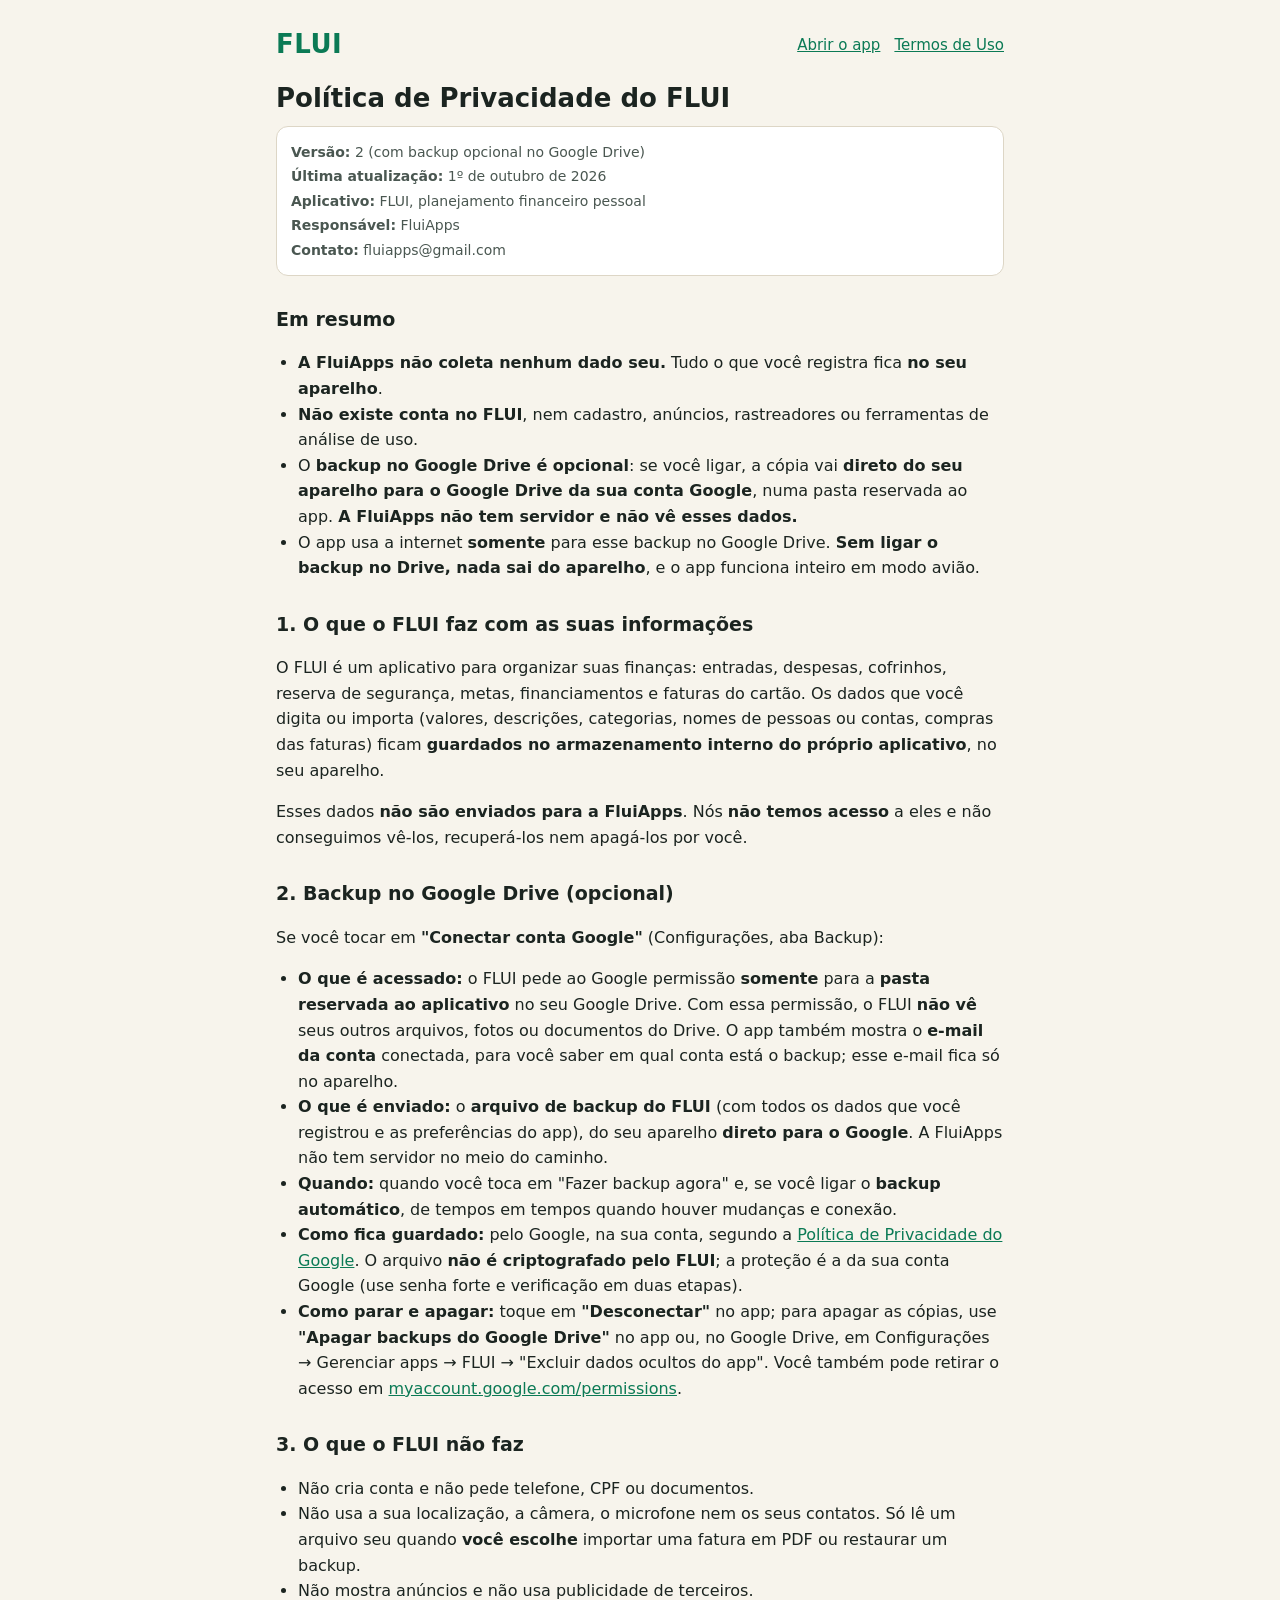
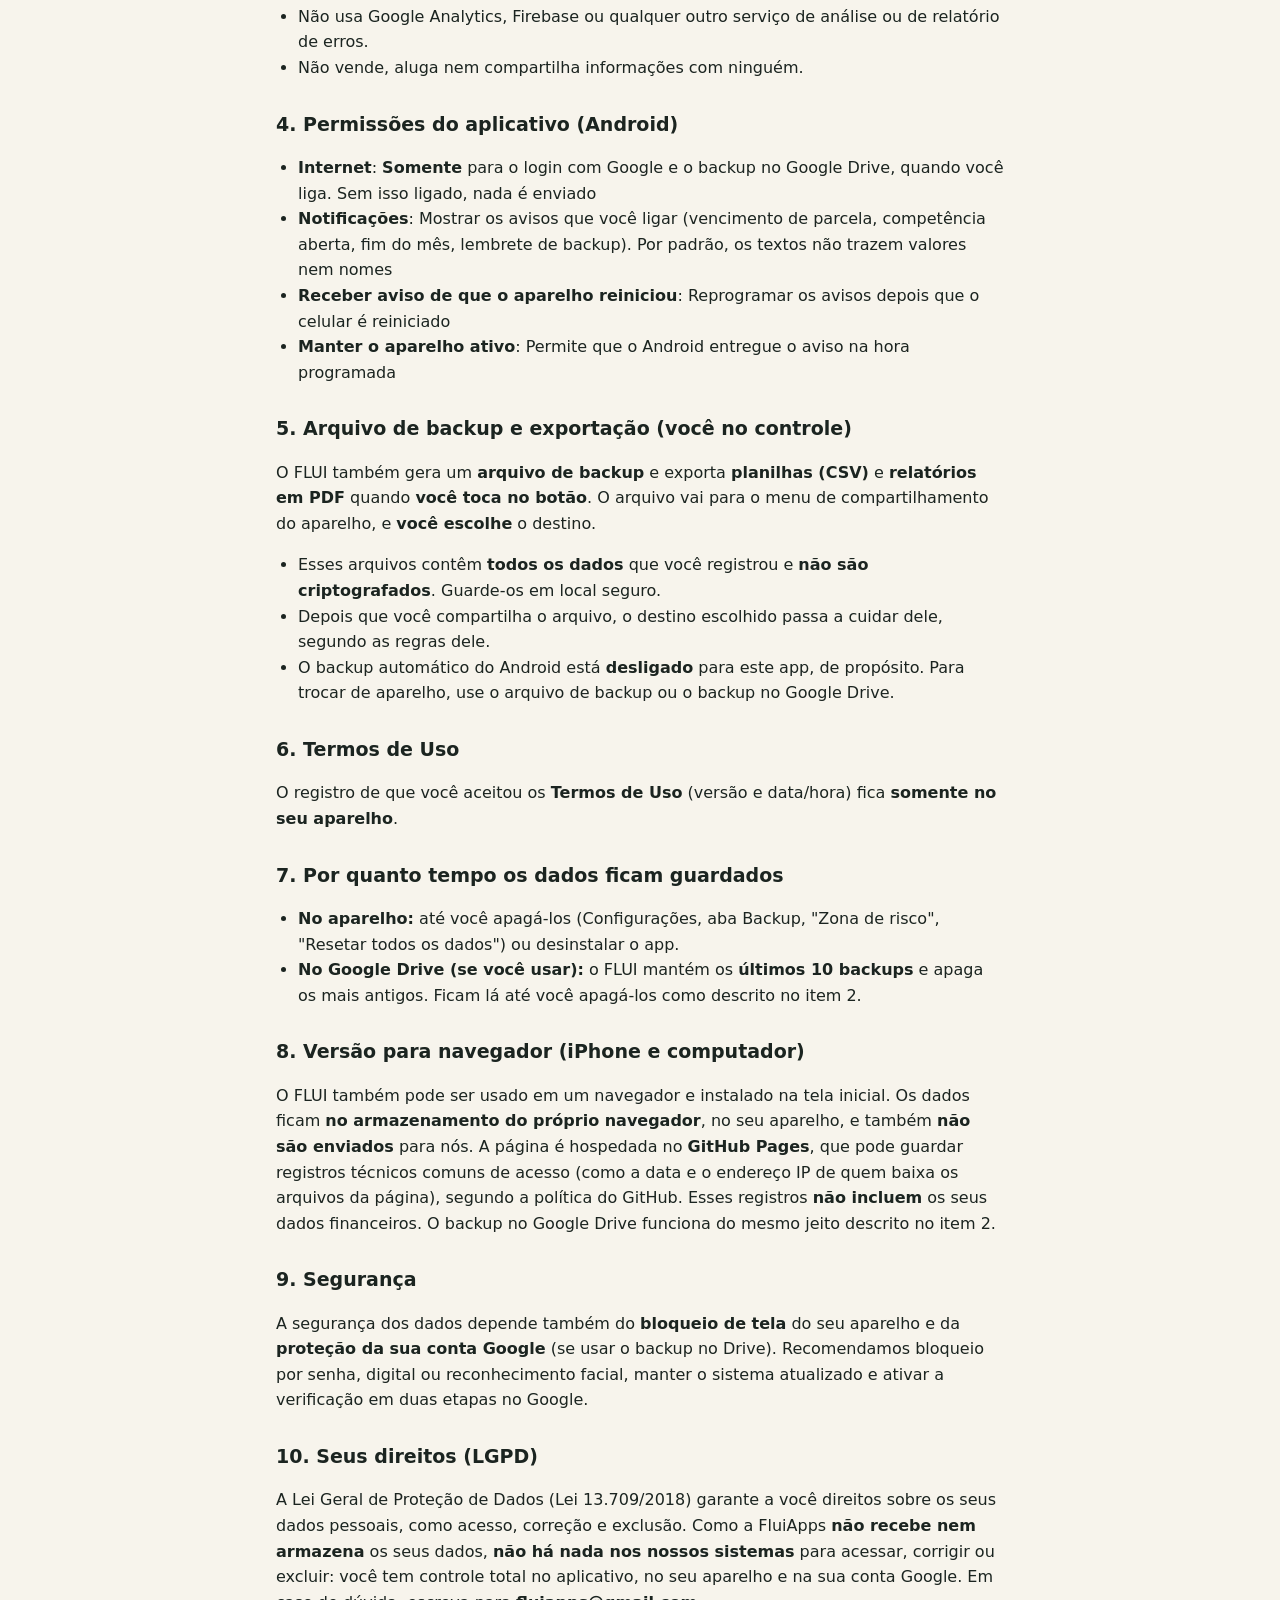
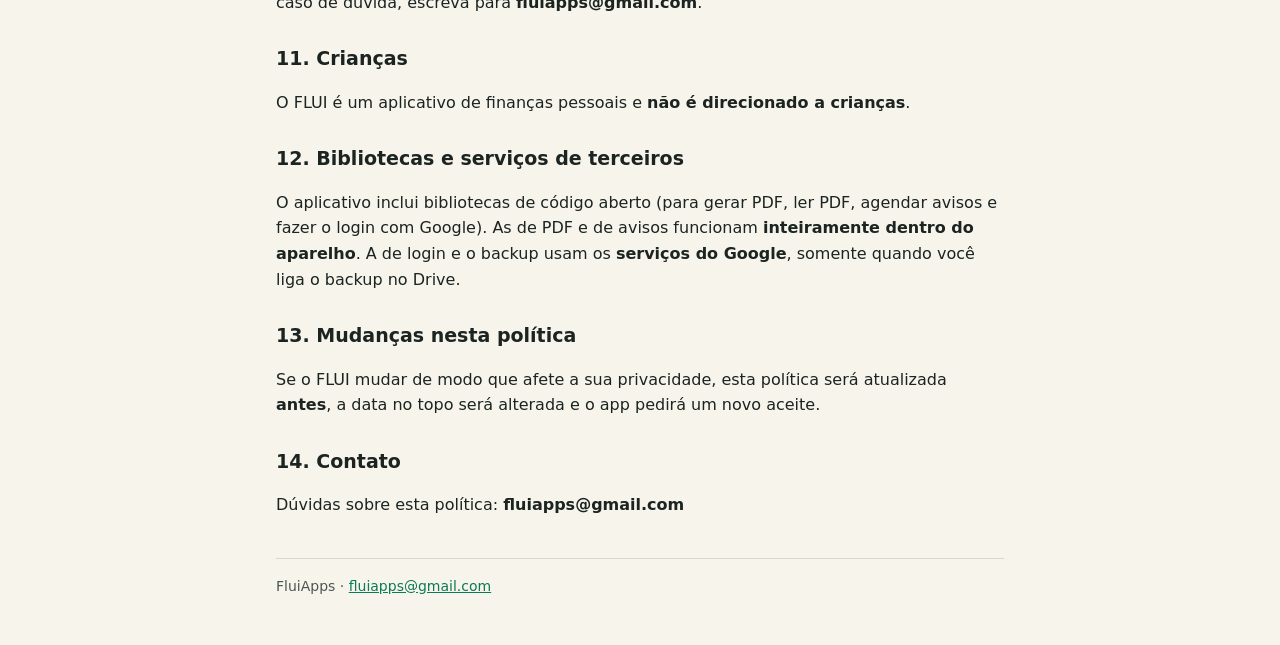
==== privacidade.html @ 1585c16b "FLUI web 1.11.3" ====
<!doctype html>
<html lang="pt-BR">
<head>
<meta charset="utf-8">
<meta name="viewport" content="width=device-width, initial-scale=1">
<title>Política de Privacidade do FLUI · FLUI</title>
<link rel="icon" href="icons/favicon-32.png">
<style>
:root{--bg:#0B1410;--card:#121E19;--ink:#ECE7DA;--soft:#B9C2BB;--line:#24342D;--accent:#6FD3AA}
@media (prefers-color-scheme: light){:root{--bg:#F7F4EC;--card:#FFFFFF;--ink:#1B2420;--soft:#4A5751;--line:#DDD6C6;--accent:#0B7A55}}
*{box-sizing:border-box}
body{margin:0;background:var(--bg);color:var(--ink);font:16px/1.6 system-ui,-apple-system,"Segoe UI",Roboto,sans-serif}
main{max-width:760px;margin:0 auto;padding:24px 16px 48px}
header{display:flex;flex-wrap:wrap;align-items:center;justify-content:space-between;gap:8px 12px;margin-bottom:16px}
nav{display:flex;flex-wrap:wrap;gap:6px 14px}
.marca{font-weight:800;font-size:26px;letter-spacing:.5px;color:var(--accent);text-decoration:none}
nav a{color:var(--accent);font-size:15px}
p,li{overflow-wrap:anywhere}
h1{font-size:26px;line-height:1.25;margin:8px 0 12px}
h2{font-size:19px;margin:28px 0 8px}
.meta{background:var(--card);border:1px solid var(--line);border-radius:12px;padding:12px 14px;color:var(--soft);font-size:14px}
.meta div{margin:2px 0}
p,li{color:var(--ink)}
ul{padding-left:22px}
a{color:var(--accent)}
footer{margin-top:40px;padding-top:16px;border-top:1px solid var(--line);color:var(--soft);font-size:14px}
</style>
</head>
<body>
<main>
<header><a class="marca" href="./">FLUI</a><nav><a href="./">Abrir o app</a><a href="termos.html">Termos de Uso</a></nav></header>
<h1>Política de Privacidade do FLUI</h1>
<div class="meta"><div><b>Versão:</b> 2 (com backup opcional no Google Drive)</div><div><b>Última atualização:</b> 1º de outubro de 2026</div><div><b>Aplicativo:</b> FLUI, planejamento financeiro pessoal</div><div><b>Responsável:</b> FluiApps</div><div><b>Contato:</b> fluiapps@gmail.com</div></div>
<h2>Em resumo</h2>
<ul><li><b>A FluiApps não coleta nenhum dado seu.</b> Tudo o que você registra fica <b>no seu aparelho</b>.</li><li><b>Não existe conta no FLUI</b>, nem cadastro, anúncios, rastreadores ou ferramentas de análise de uso.</li><li>O <b>backup no Google Drive é opcional</b>: se você ligar, a cópia vai <b>direto do seu aparelho para o Google Drive da sua conta Google</b>, numa pasta reservada ao app. <b>A FluiApps não tem servidor e não vê esses dados.</b></li><li>O app usa a internet <b>somente</b> para esse backup no Google Drive. <b>Sem ligar o backup no Drive, nada sai do aparelho</b>, e o app funciona inteiro em modo avião.</li></ul>
<h2>1. O que o FLUI faz com as suas informações</h2>
<p>O FLUI é um aplicativo para organizar suas finanças: entradas, despesas, cofrinhos, reserva de segurança, metas, financiamentos e faturas do cartão. Os dados que você digita ou importa (valores, descrições, categorias, nomes de pessoas ou contas, compras das faturas) ficam <b>guardados no armazenamento interno do próprio aplicativo</b>, no seu aparelho.</p>
<p>Esses dados <b>não são enviados para a FluiApps</b>. Nós <b>não temos acesso</b> a eles e não conseguimos vê-los, recuperá-los nem apagá-los por você.</p>
<h2>2. Backup no Google Drive (opcional)</h2>
<p>Se você tocar em <b>"Conectar conta Google"</b> (Configurações, aba Backup):</p>
<ul><li><b>O que é acessado:</b> o FLUI pede ao Google permissão <b>somente</b> para a <b>pasta reservada ao aplicativo</b> no seu Google Drive. Com essa permissão, o FLUI <b>não vê</b> seus outros arquivos, fotos ou documentos do Drive. O app também mostra o <b>e-mail da conta</b> conectada, para você saber em qual conta está o backup; esse e-mail fica só no aparelho.</li><li><b>O que é enviado:</b> o <b>arquivo de backup do FLUI</b> (com todos os dados que você registrou e as preferências do app), do seu aparelho <b>direto para o Google</b>. A FluiApps não tem servidor no meio do caminho.</li><li><b>Quando:</b> quando você toca em "Fazer backup agora" e, se você ligar o <b>backup automático</b>, de tempos em tempos quando houver mudanças e conexão.</li><li><b>Como fica guardado:</b> pelo Google, na sua conta, segundo a <a href="https://policies.google.com/privacy" rel="noopener">Política de Privacidade do Google</a>. O arquivo <b>não é criptografado pelo FLUI</b>; a proteção é a da sua conta Google (use senha forte e verificação em duas etapas).</li><li><b>Como parar e apagar:</b> toque em <b>"Desconectar"</b> no app; para apagar as cópias, use <b>"Apagar backups do Google Drive"</b> no app ou, no Google Drive, em Configurações → Gerenciar apps → FLUI → "Excluir dados ocultos do app". Você também pode retirar o acesso em <a href="https://myaccount.google.com/permissions" rel="noopener">myaccount.google.com/permissions</a>.</li></ul>
<h2>3. O que o FLUI não faz</h2>
<ul><li>Não cria conta e não pede telefone, CPF ou documentos.</li><li>Não usa a sua localização, a câmera, o microfone nem os seus contatos. Só lê um arquivo seu quando <b>você escolhe</b> importar uma fatura em PDF ou restaurar um backup.</li><li>Não mostra anúncios e não usa publicidade de terceiros.</li><li>Não usa Google Analytics, Firebase ou qualquer outro serviço de análise ou de relatório de erros.</li><li>Não vende, aluga nem compartilha informações com ninguém.</li></ul>
<h2>4. Permissões do aplicativo (Android)</h2>
<ul><li><b>Internet</b>: <b>Somente</b> para o login com Google e o backup no Google Drive, quando você liga. Sem isso ligado, nada é enviado</li><li><b>Notificações</b>: Mostrar os avisos que você ligar (vencimento de parcela, competência aberta, fim do mês, lembrete de backup). Por padrão, os textos não trazem valores nem nomes</li><li><b>Receber aviso de que o aparelho reiniciou</b>: Reprogramar os avisos depois que o celular é reiniciado</li><li><b>Manter o aparelho ativo</b>: Permite que o Android entregue o aviso na hora programada</li></ul>
<h2>5. Arquivo de backup e exportação (você no controle)</h2>
<p>O FLUI também gera um <b>arquivo de backup</b> e exporta <b>planilhas (CSV)</b> e <b>relatórios em PDF</b> quando <b>você toca no botão</b>. O arquivo vai para o menu de compartilhamento do aparelho, e <b>você escolhe</b> o destino.</p>
<ul><li>Esses arquivos contêm <b>todos os dados</b> que você registrou e <b>não são criptografados</b>. Guarde-os em local seguro.</li><li>Depois que você compartilha o arquivo, o destino escolhido passa a cuidar dele, segundo as regras dele.</li><li>O backup automático do Android está <b>desligado</b> para este app, de propósito. Para trocar de aparelho, use o arquivo de backup ou o backup no Google Drive.</li></ul>
<h2>6. Termos de Uso</h2>
<p>O registro de que você aceitou os <b>Termos de Uso</b> (versão e data/hora) fica <b>somente no seu aparelho</b>.</p>
<h2>7. Por quanto tempo os dados ficam guardados</h2>
<ul><li><b>No aparelho:</b> até você apagá-los (Configurações, aba Backup, "Zona de risco", "Resetar todos os dados") ou desinstalar o app.</li><li><b>No Google Drive (se você usar):</b> o FLUI mantém os <b>últimos 10 backups</b> e apaga os mais antigos. Ficam lá até você apagá-los como descrito no item 2.</li></ul>
<h2>8. Versão para navegador (iPhone e computador)</h2>
<p>O FLUI também pode ser usado em um navegador e instalado na tela inicial. Os dados ficam <b>no armazenamento do próprio navegador</b>, no seu aparelho, e também <b>não são enviados</b> para nós. A página é hospedada no <b>GitHub Pages</b>, que pode guardar registros técnicos comuns de acesso (como a data e o endereço IP de quem baixa os arquivos da página), segundo a política do GitHub. Esses registros <b>não incluem</b> os seus dados financeiros. O backup no Google Drive funciona do mesmo jeito descrito no item 2.</p>
<h2>9. Segurança</h2>
<p>A segurança dos dados depende também do <b>bloqueio de tela</b> do seu aparelho e da <b>proteção da sua conta Google</b> (se usar o backup no Drive). Recomendamos bloqueio por senha, digital ou reconhecimento facial, manter o sistema atualizado e ativar a verificação em duas etapas no Google.</p>
<h2>10. Seus direitos (LGPD)</h2>
<p>A Lei Geral de Proteção de Dados (Lei 13.709/2018) garante a você direitos sobre os seus dados pessoais, como acesso, correção e exclusão. Como a FluiApps <b>não recebe nem armazena</b> os seus dados, <b>não há nada nos nossos sistemas</b> para acessar, corrigir ou excluir: você tem controle total no aplicativo, no seu aparelho e na sua conta Google. Em caso de dúvida, escreva para <b>fluiapps@gmail.com</b>.</p>
<h2>11. Crianças</h2>
<p>O FLUI é um aplicativo de finanças pessoais e <b>não é direcionado a crianças</b>.</p>
<h2>12. Bibliotecas e serviços de terceiros</h2>
<p>O aplicativo inclui bibliotecas de código aberto (para gerar PDF, ler PDF, agendar avisos e fazer o login com Google). As de PDF e de avisos funcionam <b>inteiramente dentro do aparelho</b>. A de login e o backup usam os <b>serviços do Google</b>, somente quando você liga o backup no Drive.</p>
<h2>13. Mudanças nesta política</h2>
<p>Se o FLUI mudar de modo que afete a sua privacidade, esta política será atualizada <b>antes</b>, a data no topo será alterada e o app pedirá um novo aceite.</p>
<h2>14. Contato</h2>
<p>Dúvidas sobre esta política: <b>fluiapps@gmail.com</b></p>
<footer>FluiApps · <a href="mailto:fluiapps@gmail.com">fluiapps@gmail.com</a></footer>
</main>
</body>
</html>
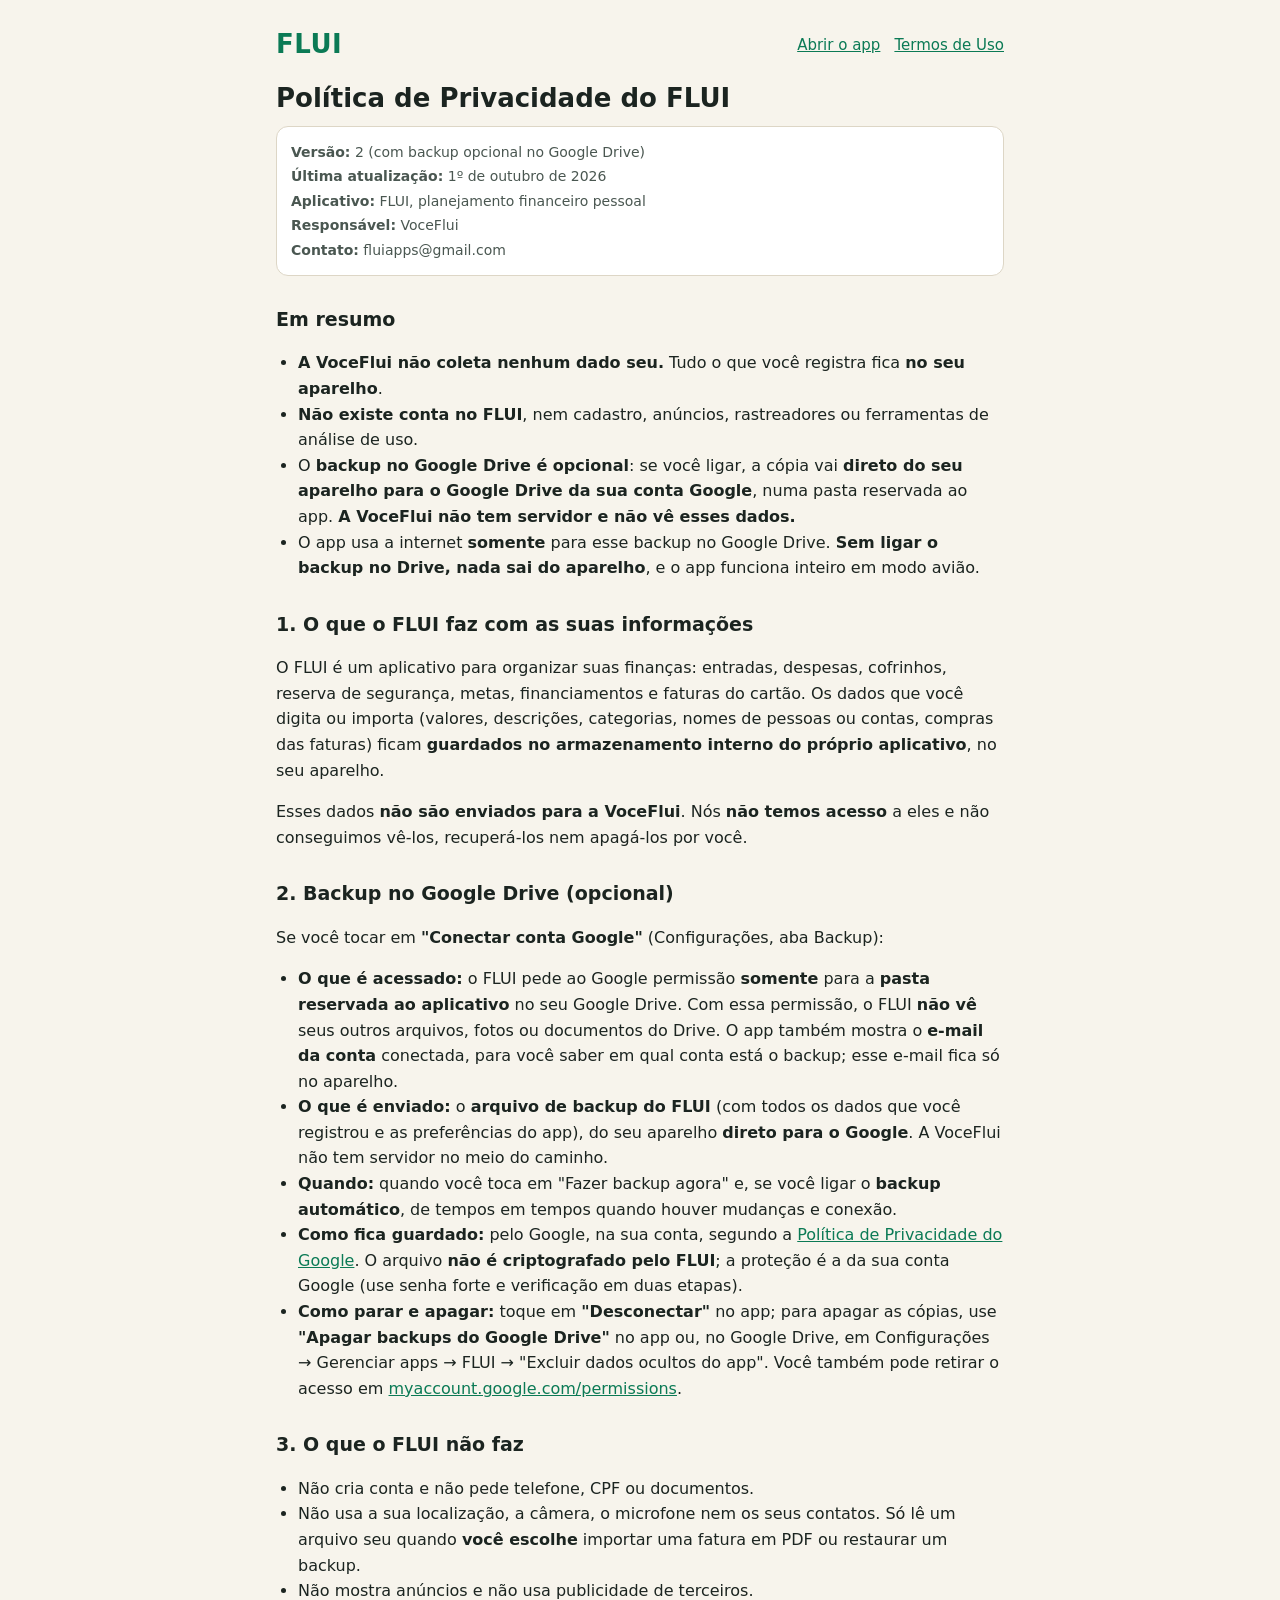
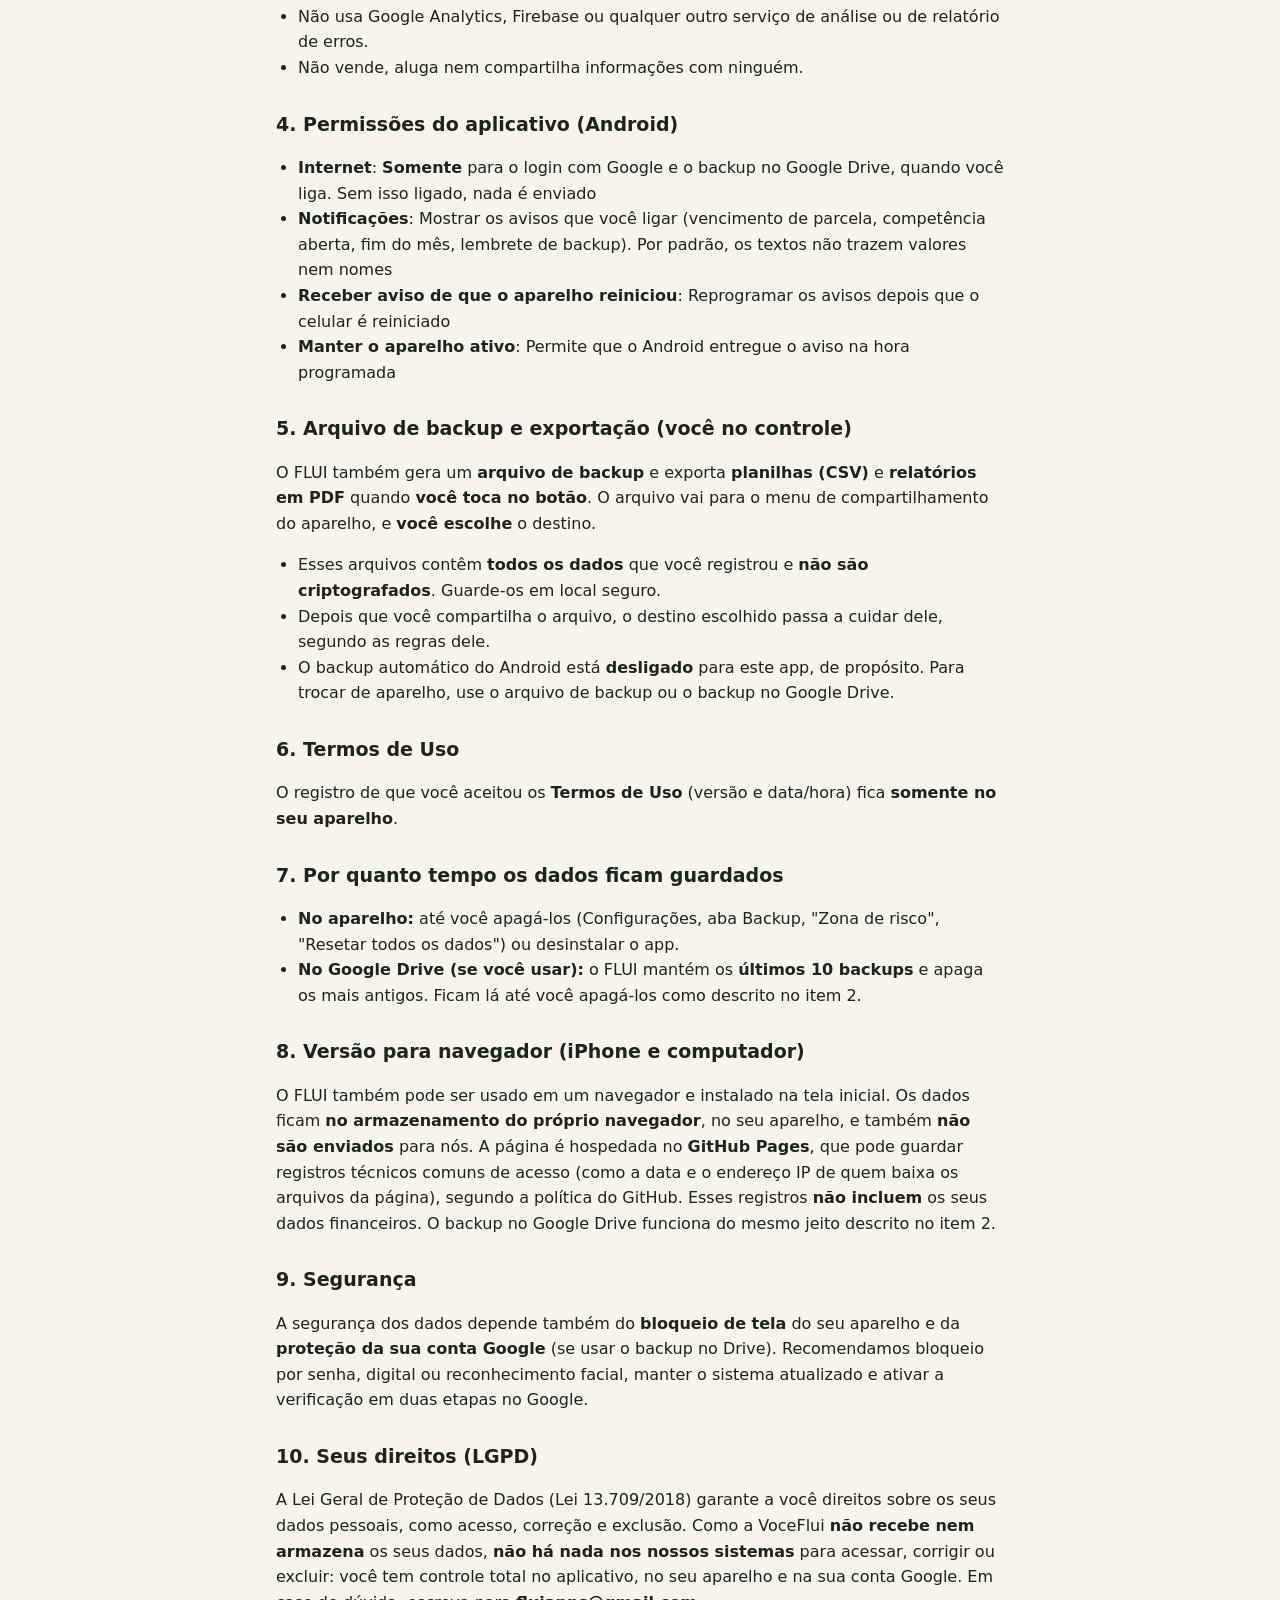
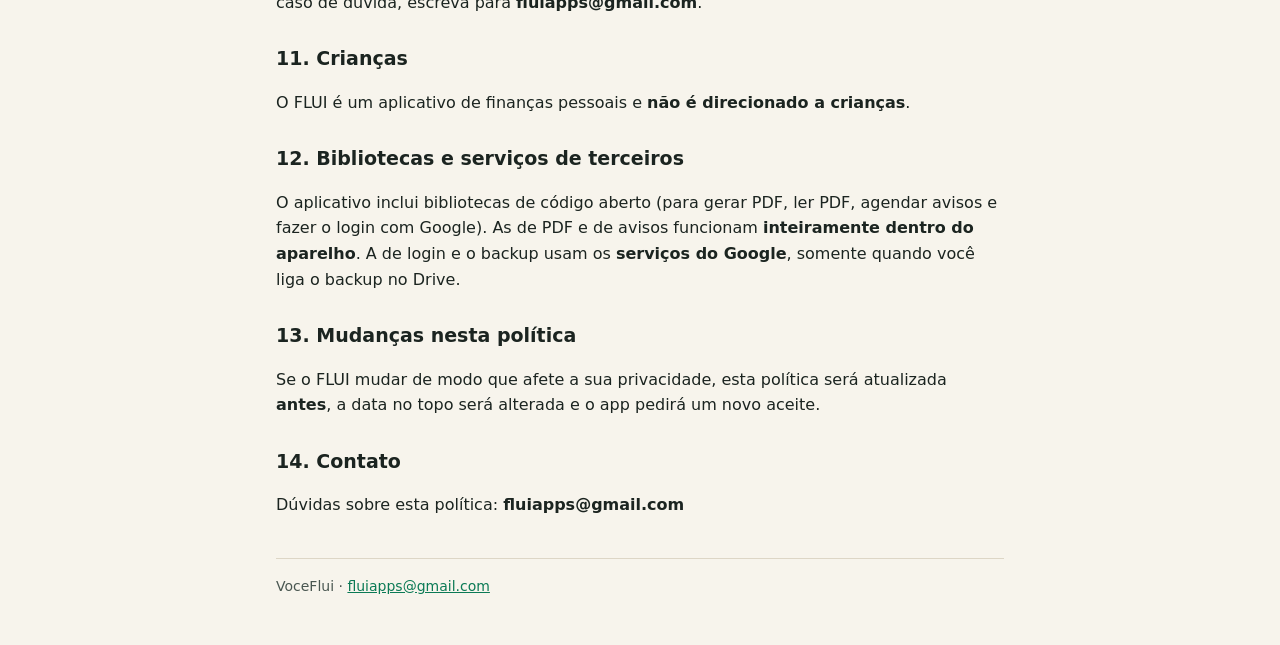
==== commit 460f64b9: "FLUI web 1.16.0" ====
--- a/privacidade.html
+++ b/privacidade.html
@@ -30,15 +30,15 @@
 <main>
 <header><a class="marca" href="./">FLUI</a><nav><a href="./">Abrir o app</a><a href="termos.html">Termos de Uso</a></nav></header>
 <h1>Política de Privacidade do FLUI</h1>
-<div class="meta"><div><b>Versão:</b> 2 (com backup opcional no Google Drive)</div><div><b>Última atualização:</b> 1º de outubro de 2026</div><div><b>Aplicativo:</b> FLUI, planejamento financeiro pessoal</div><div><b>Responsável:</b> FluiApps</div><div><b>Contato:</b> fluiapps@gmail.com</div></div>
+<div class="meta"><div><b>Versão:</b> 2 (com backup opcional no Google Drive)</div><div><b>Última atualização:</b> 1º de outubro de 2026</div><div><b>Aplicativo:</b> FLUI, planejamento financeiro pessoal</div><div><b>Responsável:</b> VoceFlui</div><div><b>Contato:</b> fluiapps@gmail.com</div></div>
 <h2>Em resumo</h2>
-<ul><li><b>A FluiApps não coleta nenhum dado seu.</b> Tudo o que você registra fica <b>no seu aparelho</b>.</li><li><b>Não existe conta no FLUI</b>, nem cadastro, anúncios, rastreadores ou ferramentas de análise de uso.</li><li>O <b>backup no Google Drive é opcional</b>: se você ligar, a cópia vai <b>direto do seu aparelho para o Google Drive da sua conta Google</b>, numa pasta reservada ao app. <b>A FluiApps não tem servidor e não vê esses dados.</b></li><li>O app usa a internet <b>somente</b> para esse backup no Google Drive. <b>Sem ligar o backup no Drive, nada sai do aparelho</b>, e o app funciona inteiro em modo avião.</li></ul>
+<ul><li><b>A VoceFlui não coleta nenhum dado seu.</b> Tudo o que você registra fica <b>no seu aparelho</b>.</li><li><b>Não existe conta no FLUI</b>, nem cadastro, anúncios, rastreadores ou ferramentas de análise de uso.</li><li>O <b>backup no Google Drive é opcional</b>: se você ligar, a cópia vai <b>direto do seu aparelho para o Google Drive da sua conta Google</b>, numa pasta reservada ao app. <b>A VoceFlui não tem servidor e não vê esses dados.</b></li><li>O app usa a internet <b>somente</b> para esse backup no Google Drive. <b>Sem ligar o backup no Drive, nada sai do aparelho</b>, e o app funciona inteiro em modo avião.</li></ul>
 <h2>1. O que o FLUI faz com as suas informações</h2>
 <p>O FLUI é um aplicativo para organizar suas finanças: entradas, despesas, cofrinhos, reserva de segurança, metas, financiamentos e faturas do cartão. Os dados que você digita ou importa (valores, descrições, categorias, nomes de pessoas ou contas, compras das faturas) ficam <b>guardados no armazenamento interno do próprio aplicativo</b>, no seu aparelho.</p>
-<p>Esses dados <b>não são enviados para a FluiApps</b>. Nós <b>não temos acesso</b> a eles e não conseguimos vê-los, recuperá-los nem apagá-los por você.</p>
+<p>Esses dados <b>não são enviados para a VoceFlui</b>. Nós <b>não temos acesso</b> a eles e não conseguimos vê-los, recuperá-los nem apagá-los por você.</p>
 <h2>2. Backup no Google Drive (opcional)</h2>
 <p>Se você tocar em <b>"Conectar conta Google"</b> (Configurações, aba Backup):</p>
-<ul><li><b>O que é acessado:</b> o FLUI pede ao Google permissão <b>somente</b> para a <b>pasta reservada ao aplicativo</b> no seu Google Drive. Com essa permissão, o FLUI <b>não vê</b> seus outros arquivos, fotos ou documentos do Drive. O app também mostra o <b>e-mail da conta</b> conectada, para você saber em qual conta está o backup; esse e-mail fica só no aparelho.</li><li><b>O que é enviado:</b> o <b>arquivo de backup do FLUI</b> (com todos os dados que você registrou e as preferências do app), do seu aparelho <b>direto para o Google</b>. A FluiApps não tem servidor no meio do caminho.</li><li><b>Quando:</b> quando você toca em "Fazer backup agora" e, se você ligar o <b>backup automático</b>, de tempos em tempos quando houver mudanças e conexão.</li><li><b>Como fica guardado:</b> pelo Google, na sua conta, segundo a <a href="https://policies.google.com/privacy" rel="noopener">Política de Privacidade do Google</a>. O arquivo <b>não é criptografado pelo FLUI</b>; a proteção é a da sua conta Google (use senha forte e verificação em duas etapas).</li><li><b>Como parar e apagar:</b> toque em <b>"Desconectar"</b> no app; para apagar as cópias, use <b>"Apagar backups do Google Drive"</b> no app ou, no Google Drive, em Configurações → Gerenciar apps → FLUI → "Excluir dados ocultos do app". Você também pode retirar o acesso em <a href="https://myaccount.google.com/permissions" rel="noopener">myaccount.google.com/permissions</a>.</li></ul>
+<ul><li><b>O que é acessado:</b> o FLUI pede ao Google permissão <b>somente</b> para a <b>pasta reservada ao aplicativo</b> no seu Google Drive. Com essa permissão, o FLUI <b>não vê</b> seus outros arquivos, fotos ou documentos do Drive. O app também mostra o <b>e-mail da conta</b> conectada, para você saber em qual conta está o backup; esse e-mail fica só no aparelho.</li><li><b>O que é enviado:</b> o <b>arquivo de backup do FLUI</b> (com todos os dados que você registrou e as preferências do app), do seu aparelho <b>direto para o Google</b>. A VoceFlui não tem servidor no meio do caminho.</li><li><b>Quando:</b> quando você toca em "Fazer backup agora" e, se você ligar o <b>backup automático</b>, de tempos em tempos quando houver mudanças e conexão.</li><li><b>Como fica guardado:</b> pelo Google, na sua conta, segundo a <a href="https://policies.google.com/privacy" rel="noopener">Política de Privacidade do Google</a>. O arquivo <b>não é criptografado pelo FLUI</b>; a proteção é a da sua conta Google (use senha forte e verificação em duas etapas).</li><li><b>Como parar e apagar:</b> toque em <b>"Desconectar"</b> no app; para apagar as cópias, use <b>"Apagar backups do Google Drive"</b> no app ou, no Google Drive, em Configurações → Gerenciar apps → FLUI → "Excluir dados ocultos do app". Você também pode retirar o acesso em <a href="https://myaccount.google.com/permissions" rel="noopener">myaccount.google.com/permissions</a>.</li></ul>
 <h2>3. O que o FLUI não faz</h2>
 <ul><li>Não cria conta e não pede telefone, CPF ou documentos.</li><li>Não usa a sua localização, a câmera, o microfone nem os seus contatos. Só lê um arquivo seu quando <b>você escolhe</b> importar uma fatura em PDF ou restaurar um backup.</li><li>Não mostra anúncios e não usa publicidade de terceiros.</li><li>Não usa Google Analytics, Firebase ou qualquer outro serviço de análise ou de relatório de erros.</li><li>Não vende, aluga nem compartilha informações com ninguém.</li></ul>
 <h2>4. Permissões do aplicativo (Android)</h2>
@@ -55,7 +55,7 @@
 <h2>9. Segurança</h2>
 <p>A segurança dos dados depende também do <b>bloqueio de tela</b> do seu aparelho e da <b>proteção da sua conta Google</b> (se usar o backup no Drive). Recomendamos bloqueio por senha, digital ou reconhecimento facial, manter o sistema atualizado e ativar a verificação em duas etapas no Google.</p>
 <h2>10. Seus direitos (LGPD)</h2>
-<p>A Lei Geral de Proteção de Dados (Lei 13.709/2018) garante a você direitos sobre os seus dados pessoais, como acesso, correção e exclusão. Como a FluiApps <b>não recebe nem armazena</b> os seus dados, <b>não há nada nos nossos sistemas</b> para acessar, corrigir ou excluir: você tem controle total no aplicativo, no seu aparelho e na sua conta Google. Em caso de dúvida, escreva para <b>fluiapps@gmail.com</b>.</p>
+<p>A Lei Geral de Proteção de Dados (Lei 13.709/2018) garante a você direitos sobre os seus dados pessoais, como acesso, correção e exclusão. Como a VoceFlui <b>não recebe nem armazena</b> os seus dados, <b>não há nada nos nossos sistemas</b> para acessar, corrigir ou excluir: você tem controle total no aplicativo, no seu aparelho e na sua conta Google. Em caso de dúvida, escreva para <b>fluiapps@gmail.com</b>.</p>
 <h2>11. Crianças</h2>
 <p>O FLUI é um aplicativo de finanças pessoais e <b>não é direcionado a crianças</b>.</p>
 <h2>12. Bibliotecas e serviços de terceiros</h2>
@@ -64,7 +64,7 @@
 <p>Se o FLUI mudar de modo que afete a sua privacidade, esta política será atualizada <b>antes</b>, a data no topo será alterada e o app pedirá um novo aceite.</p>
 <h2>14. Contato</h2>
 <p>Dúvidas sobre esta política: <b>fluiapps@gmail.com</b></p>
-<footer>FluiApps · <a href="mailto:fluiapps@gmail.com">fluiapps@gmail.com</a></footer>
+<footer>VoceFlui · <a href="mailto:fluiapps@gmail.com">fluiapps@gmail.com</a></footer>
 </main>
 </body>
 </html>
